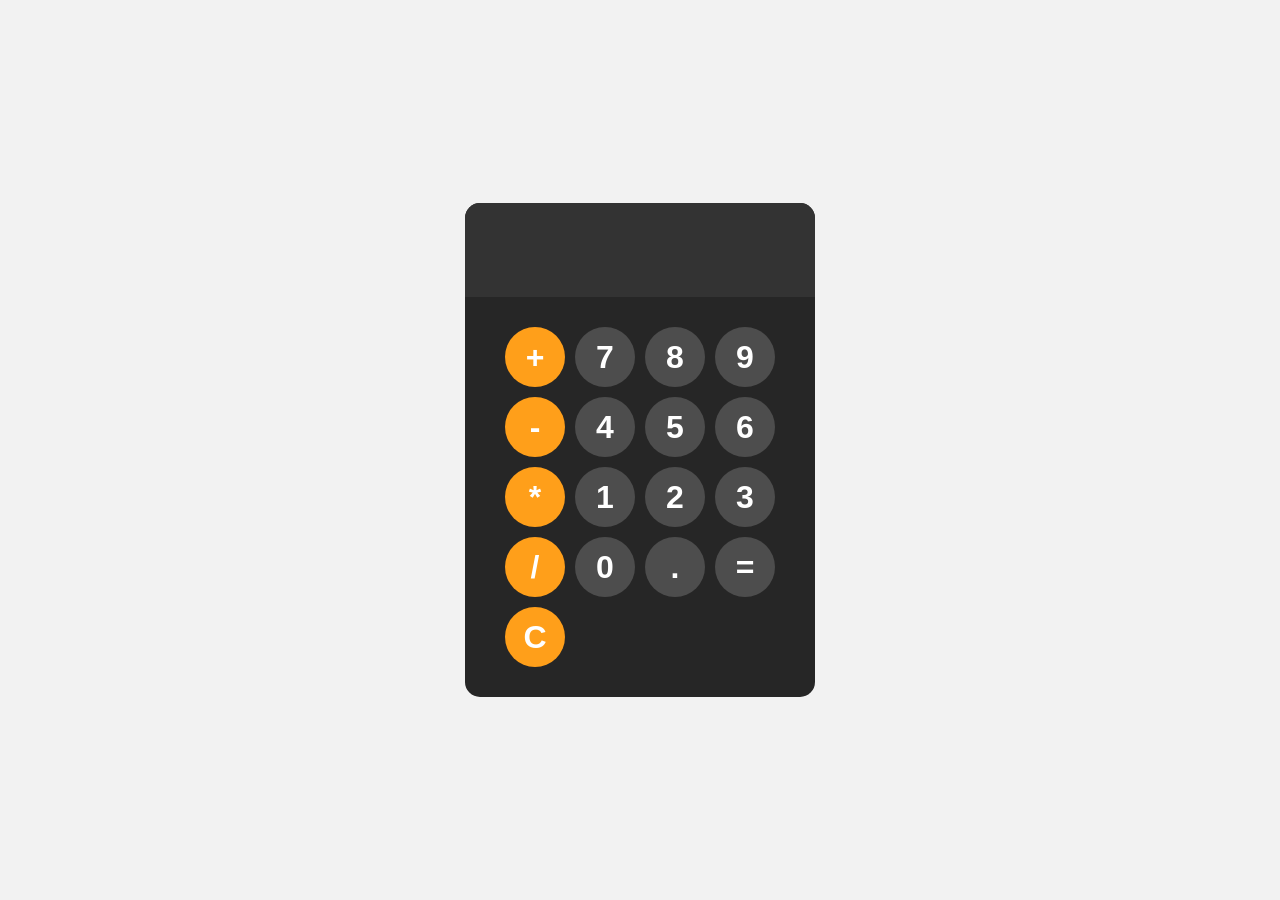
==== index.html @ f29e5d3b "Mycalculator-app" ====
<!DOCTYPE html>
<html lang="en">
<head>
    <meta charset="UTF-8">
    <meta name="viewport" content="width=device-width, initial-scale=1.0">
    <title>Document</title>
    <link rel="stylesheet" href="./cal.css">
</head>
<body>

    <div id="calculator">
        <input id="display" readonly>
        <div id="keys">
            <button onClick="appendToDisplay('+')" class="operator">+</button>
            <button onClick="appendToDisplay('7')">7</button>
            <button onClick="appendToDisplay('8')">8</button>
            <button onClick="appendToDisplay('9')">9</button>
            <button onClick="appendToDisplay('-')" class="operator">-</button>
            <button onClick="appendToDisplay('4')">4</button>
            <button onClick="appendToDisplay('5')">5</button>
            <button onClick="appendToDisplay('6')">6</button>
            <button onClick="appendToDisplay('*')" class="operator">*</button>
            <button onClick="appendToDisplay('1')">1</button>
            <button onClick="appendToDisplay('2')">2</button>
            <button onClick="appendToDisplay('3')">3</button>
            <button onClick="appendToDisplay('/')" class="operator">/</button>
            <button onClick="appendToDisplay('0')">0</button>
            <button onClick="appendToDisplay('.')">.</button>
            <button onClick="calculate()">=</button>
            <button onClick="clearDisplay()" class="operator">C</button>
            
            
        </div>

    </div>
    
    <script src="./cal.js">

    </script>
</body>
</html>
---- cal.css ----
body{
    margin: 0;
    display: flex;
    justify-content: center;
    align-items: center;
    height: 100vh;
    background-color: hsl(0, 0%, 95%);
}
#calculator{
    font-family: Arial, Helvetica, sans-serif;
    background-color: hsl(0, 0%, 15%);
    border-radius: 15px;
    max-width: 350px;
    overflow: hidden;
}
#display{
    width: 100%;
    padding: 10px;
    font-size: 4rem;
    text-align: left;
    background-color: hsl(0, 0%, 20%);
    border: none;
    color: white;
}
#keys{
    display: grid;
    grid-template-columns: repeat(4, 1fr);
    grid-gap: 10px;
    padding: 30px 40px;
}
button{
    width: 60px;
    height: 60px;
    border-radius: 50px;
    border: none;
    background-color: hsl(0, 0%, 30%);
    color: white;
    font-size: 2rem;
    font-weight: bold;
    cursor: pointer;
}
button:hover{
    background-color: hsl(0, 0%, 40%);
}
button:active{
    background-color: hsl(0, 0%, 50%);
}
.operator{
    background-color: hsl(35, 100%, 55%);
}
.operator:hover{
    background-color: hsl(35, 100%, 65%);
}
.operator:active{
    background-color: hsl(35, 100%, 75%);
}

@media (max-width:768px) {
    #calculator{
        max-width: 350px;
    }
    
}
@media (max-width:425px) {
    #calculator{
        max-width: 350px;
    }
    
}
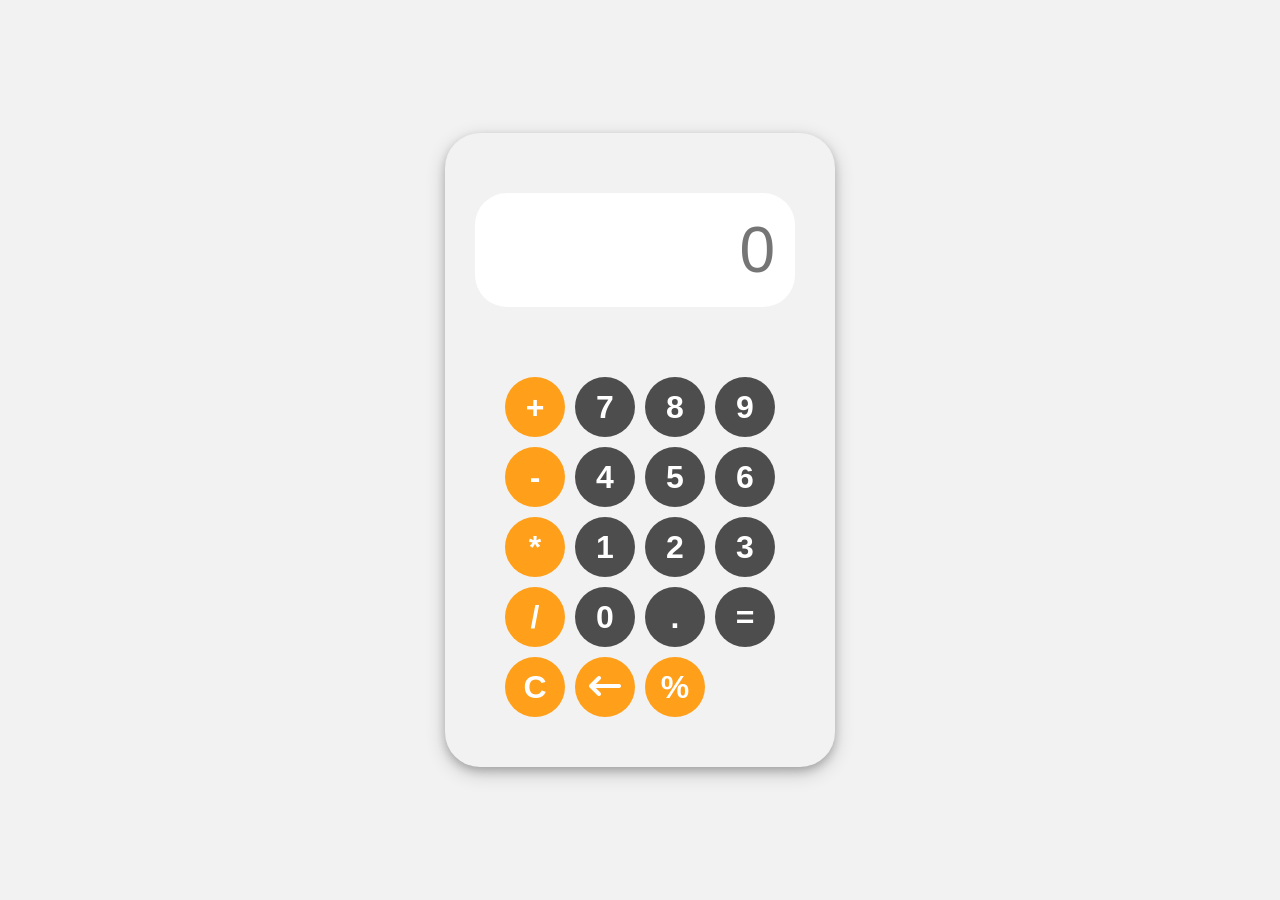
==== commit a8bd06c0: "Mycalculator-app" ====
--- a/index.html
+++ b/index.html
@@ -4,12 +4,13 @@
     <meta charset="UTF-8">
     <meta name="viewport" content="width=device-width, initial-scale=1.0">
     <title>Document</title>
-    <link rel="stylesheet" href="./cal.css">
+    <link rel="stylesheet" href="./index.css">
+    <link rel="stylesheet" href="https://cdnjs.cloudflare.com/ajax/libs/font-awesome/6.5.2/css/all.min.css" integrity="sha512-SnH5WK+bZxgPHs44uWIX+LLJAJ9/2PkPKZ5QiAj6Ta86w+fsb2TkcmfRyVX3pBnMFcV7oQPJkl9QevSCWr3W6A==" crossorigin="anonymous" referrerpolicy="no-referrer" />
 </head>
 <body>
 
     <div id="calculator">
-        <input id="display" readonly>
+        <input id="display" placeholder="0">
         <div id="keys">
             <button onClick="appendToDisplay('+')" class="operator">+</button>
             <button onClick="appendToDisplay('7')">7</button>
@@ -28,13 +29,15 @@
             <button onClick="appendToDisplay('.')">.</button>
             <button onClick="calculate()">=</button>
             <button onClick="clearDisplay()" class="operator">C</button>
+            <button onClick="del()" class="operator"><i class="fa fa-long-arrow-left" aria-hidden="true"></i></button>
+            <button onClick="appendToDisplay('%')" class="operator">%</button>
             
             
         </div>
 
     </div>
     
-    <script src="./cal.js">
+    <script src="./index.js">
 
     </script>
 </body>
--- a/index.css
+++ b/index.css
@@ -0,0 +1,91 @@
+body{
+    margin: 0;
+    display: flex;
+    justify-content: center;
+    align-items: center;
+    height: 100vh;
+    background-color: hsl(0, 0%, 95%);
+}
+#calculator{
+    font-family: Arial, Helvetica, sans-serif;
+    background-color: hsl(0, 0%, 95%);
+    box-shadow: 0 4px 8px 0 rgba(0, 0, 0, 0.2), 0 6px 20px 0 rgba(0, 0, 0, 0.19);
+    padding: 20px;
+    border-radius: 35px;
+    max-width: 350px;
+    overflow: hidden;
+}
+
+#display{
+    width: 80%;
+    border-radius: 32px;
+    padding: 20px;
+    height: 68x;
+    margin: 40px 10px;
+    font-size: 4rem;
+    text-align: end;
+    background-color: white;
+    border: none;
+    color: rgb(25, 25, 24);
+    box-sizing: inset -6px -6px 13px #fff,
+    inset 6px 6px 13px rgba(255,255,255,0.2);
+    
+}
+#display::-webkit-scrollbar{
+    display: none;
+}
+#display::-webkit-scrollbar-track{
+    display: none;
+}
+#keys{
+    display: grid;
+    grid-template-columns: repeat(4, 1fr);
+    grid-gap: 10px;
+    padding: 30px 40px;
+}
+button{
+    width: 60px;
+    height: 60px;
+    border-radius: 50px;
+    border: none;
+    background-color: hsl(0, 0%, 30%);
+    color: white;
+    font-size: 2rem;
+    font-weight: bold;
+    cursor: pointer;
+}
+button:hover{
+    background-color: hsl(0, 0%, 40%);
+}
+button:active{
+    background-color: hsl(0, 0%, 50%);
+}
+.operator{
+    background-color: hsl(35, 100%, 55%);
+}
+.operator:hover{
+    background-color: hsl(35, 100%, 65%);
+}
+.operator:active{
+    background-color: hsl(35, 100%, 75%);
+}
+
+@media (max-width:768px) {
+    #calculator{
+        max-width: 350px;
+    }
+    
+}
+@media (max-width:425px) {
+    #calculator{
+        max-width: 320px;
+    }
+    #keys{
+        padding: 10px 20px;
+    }
+    
+}
+
+
+
+
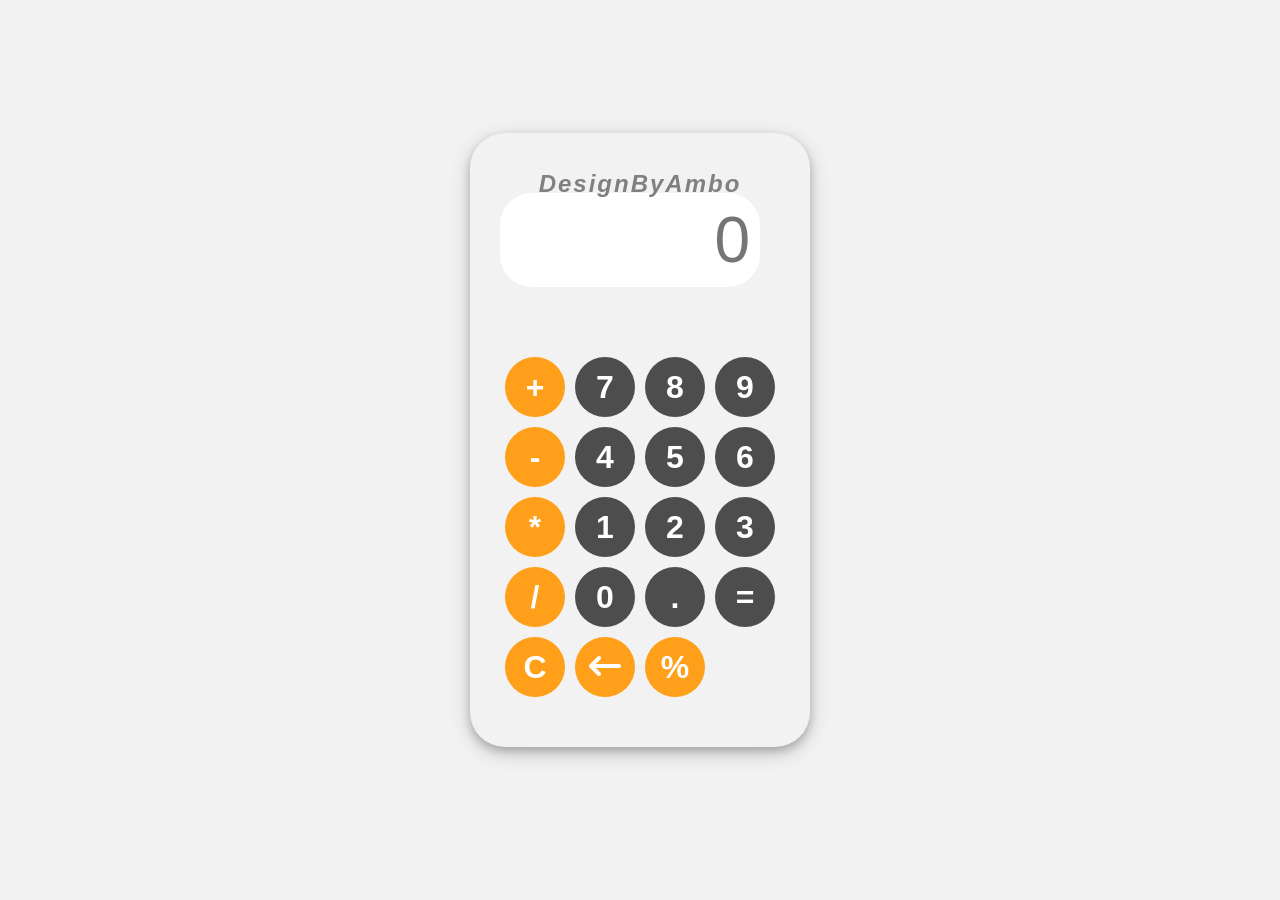
==== commit e9db186a: "Mycalculator-app" ====
--- a/index.html
+++ b/index.html
@@ -10,6 +10,7 @@
 <body>
 
     <div id="calculator">
+        <p>DesignByAmbo</p>
         <input id="display" placeholder="0">
         <div id="keys">
             <button onClick="appendToDisplay('+')" class="operator">+</button>
--- a/index.css
+++ b/index.css
@@ -3,8 +3,23 @@
     display: flex;
     justify-content: center;
     align-items: center;
-    height: 100vh;
+    height: 90vh;
     background-color: hsl(0, 0%, 95%);
+}
+#calculator p{
+    color: hsl(0, 0%, 50%);
+    font-size: 1.5rem;
+    margin: 0;
+    position: absolute;
+    top: 170px;
+    left: 50%;
+    transform: translateX(-50%);
+    text-align: center;
+    width: 100%;
+    font-weight: bold;
+    letter-spacing: 2px;
+    font-style: italic;
+    font-family: 'Gill Sans', 'Gill Sans MT', Calibri, 'Trebuchet MS', sans-serif;
 }
 #calculator{
     font-family: Arial, Helvetica, sans-serif;
@@ -12,15 +27,16 @@
     box-shadow: 0 4px 8px 0 rgba(0, 0, 0, 0.2), 0 6px 20px 0 rgba(0, 0, 0, 0.19);
     padding: 20px;
     border-radius: 35px;
-    max-width: 350px;
+    max-width: 300px;
     overflow: hidden;
+    margin-top: 70px;
 }
 
 #display{
     width: 80%;
     border-radius: 32px;
-    padding: 20px;
-    height: 68x;
+    padding: 10px;
+    height: 50x;
     margin: 40px 10px;
     font-size: 4rem;
     text-align: end;
@@ -31,17 +47,12 @@
     inset 6px 6px 13px rgba(255,255,255,0.2);
     
 }
-#display::-webkit-scrollbar{
-    display: none;
-}
-#display::-webkit-scrollbar-track{
-    display: none;
-}
+
 #keys{
     display: grid;
     grid-template-columns: repeat(4, 1fr);
     grid-gap: 10px;
-    padding: 30px 40px;
+    padding: 30px 15px;
 }
 button{
     width: 60px;
@@ -72,16 +83,23 @@
 
 @media (max-width:768px) {
     #calculator{
-        max-width: 350px;
+        max-width: 300px;
     }
     
 }
 @media (max-width:425px) {
     #calculator{
-        max-width: 320px;
+        max-width: 300px;
     }
     #keys{
-        padding: 10px 20px;
+        padding: 10px 10px;
+    }
+    
+}
+
+@media (max-width: 325px) {
+    #calculator{
+        max-width: 300px;
     }
     
 }
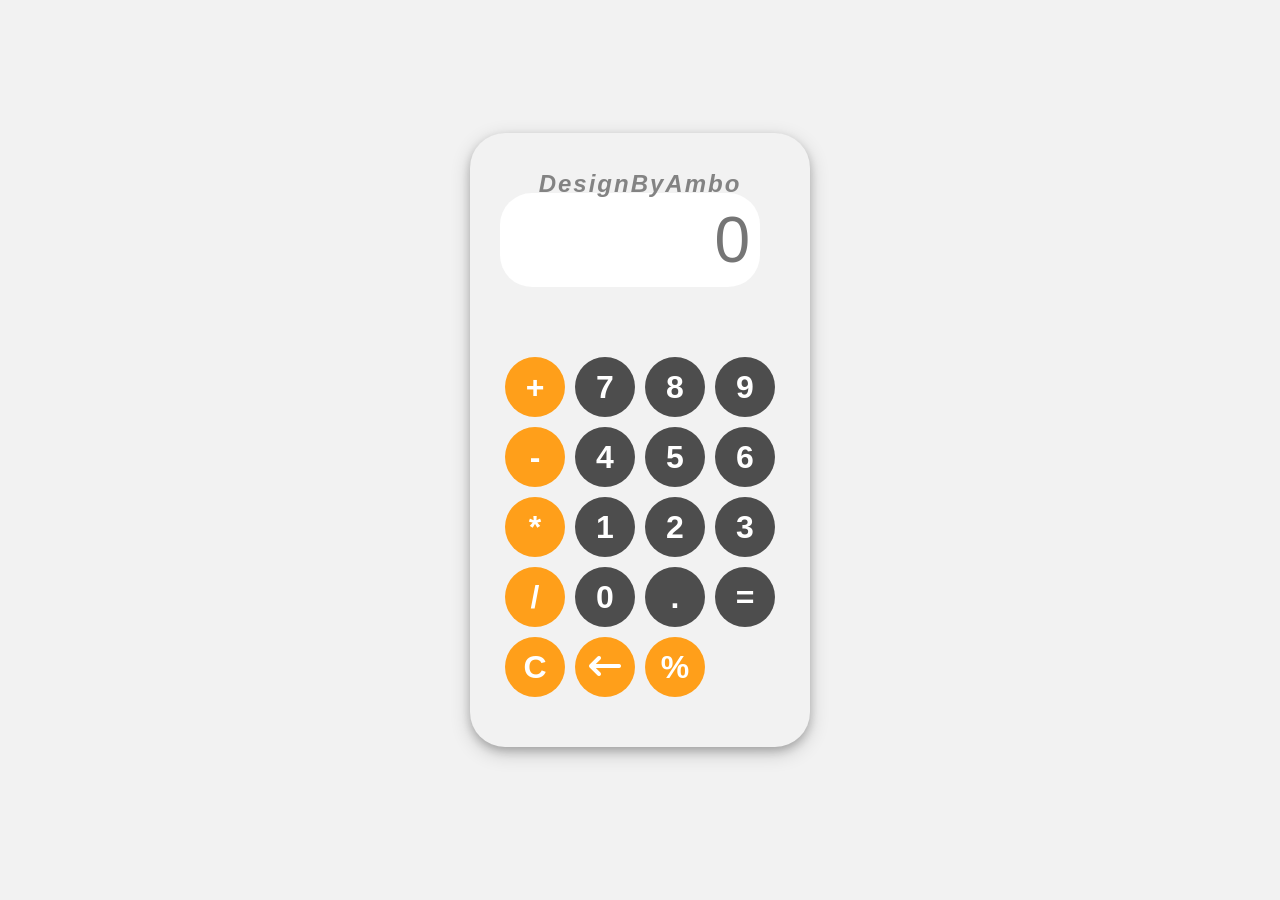
==== commit 8b16eec3: "Mycalculator-app" ====
--- a/index.html
+++ b/index.html
@@ -19,7 +19,7 @@
             <button onClick="appendToDisplay('9')">9</button>
             <button onClick="appendToDisplay('-')" class="operator">-</button>
             <button onClick="appendToDisplay('4')">4</button>
-            <button onClick="appendToDisplay('5')">5</button>
+            <button ongit push Click="appendToDisplay('5')">5</button>
             <button onClick="appendToDisplay('6')">6</button>
             <button onClick="appendToDisplay('*')" class="operator">*</button>
             <button onClick="appendToDisplay('1')">1</button>
--- a/index.css
+++ b/index.css
@@ -7,7 +7,7 @@
     background-color: hsl(0, 0%, 95%);
 }
 #calculator p{
-    color: hsl(0, 0%, 50%);
+    color: hwb(0 50% 50% / 0.977);
     font-size: 1.5rem;
     margin: 0;
     position: absolute;
@@ -85,11 +85,18 @@
     #calculator{
         max-width: 300px;
     }
+    #calculator p{
+        padding: 40px 20px;
+    }
     
 }
 @media (max-width:425px) {
     #calculator{
         max-width: 300px;
+    }
+    #calculator p{
+        padding: 2px 100px;
+        top: 230px;
     }
     #keys{
         padding: 10px 10px;
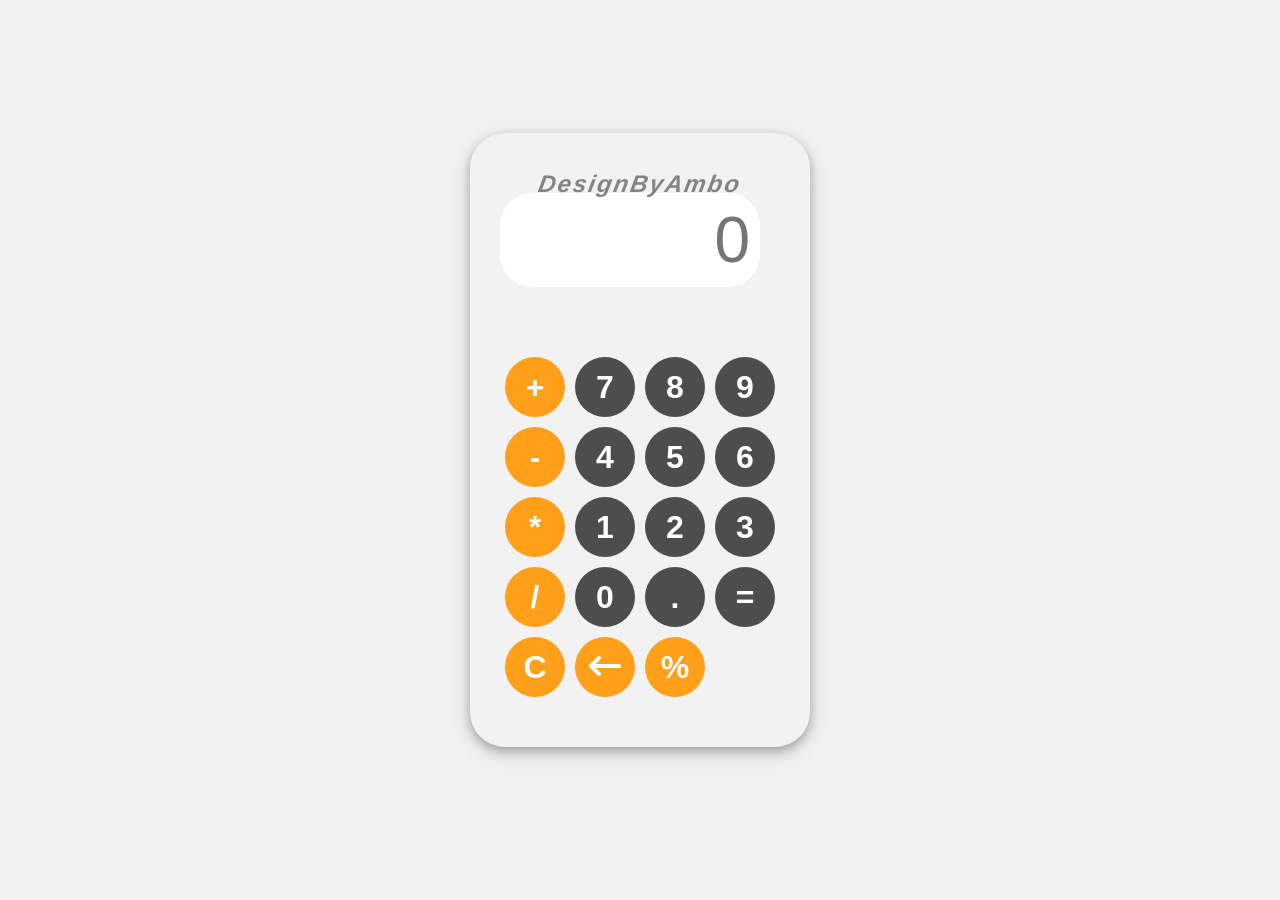
==== commit 3b2f68d2: "Mycalculator-app" ====
--- a/index.html
+++ b/index.html
@@ -19,7 +19,7 @@
             <button onClick="appendToDisplay('9')">9</button>
             <button onClick="appendToDisplay('-')" class="operator">-</button>
             <button onClick="appendToDisplay('4')">4</button>
-            <button ongit push Click="appendToDisplay('5')">5</button>
+            <button onClick="appendToDisplay('5')">5</button>
             <button onClick="appendToDisplay('6')">6</button>
             <button onClick="appendToDisplay('*')" class="operator">*</button>
             <button onClick="appendToDisplay('1')">1</button>
--- a/index.css
+++ b/index.css
@@ -13,7 +13,7 @@
     position: absolute;
     top: 170px;
     left: 50%;
-    transform: translateX(-50%);
+    transform: translateX(-50%) skewX(-10deg);
     text-align: center;
     width: 100%;
     font-weight: bold;
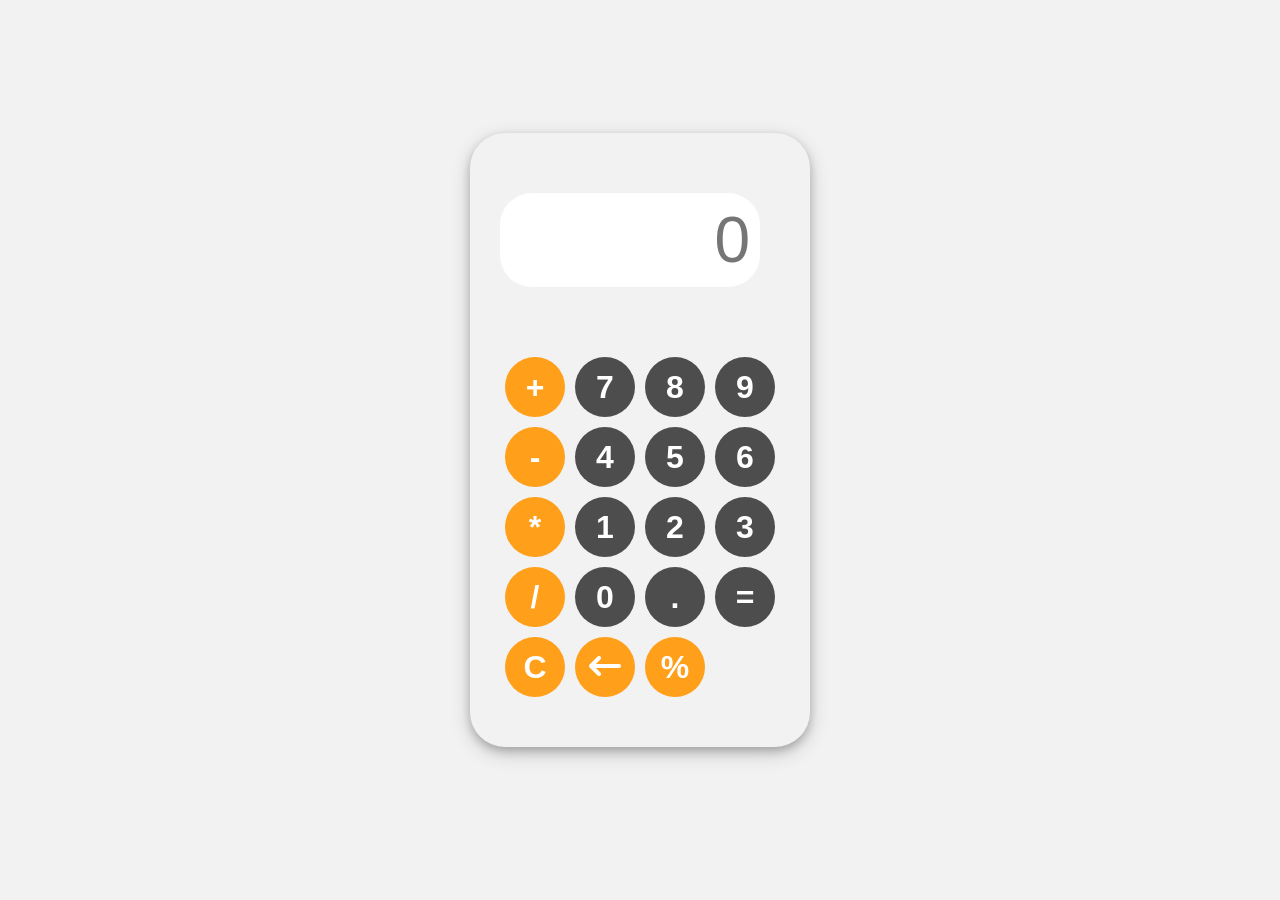
==== commit ce06f63b: "Mycalculator-app" ====
--- a/index.html
+++ b/index.html
@@ -10,7 +10,6 @@
 <body>
 
     <div id="calculator">
-        <p>DesignByAmbo</p>
         <input id="display" placeholder="0">
         <div id="keys">
             <button onClick="appendToDisplay('+')" class="operator">+</button>
--- a/index.css
+++ b/index.css
@@ -6,21 +6,7 @@
     height: 90vh;
     background-color: hsl(0, 0%, 95%);
 }
-#calculator p{
-    color: hwb(0 50% 50% / 0.977);
-    font-size: 1.5rem;
-    margin: 0;
-    position: absolute;
-    top: 170px;
-    left: 50%;
-    transform: translateX(-50%) skewX(-10deg);
-    text-align: center;
-    width: 100%;
-    font-weight: bold;
-    letter-spacing: 2px;
-    font-style: italic;
-    font-family: 'Gill Sans', 'Gill Sans MT', Calibri, 'Trebuchet MS', sans-serif;
-}
+
 #calculator{
     font-family: Arial, Helvetica, sans-serif;
     background-color: hsl(0, 0%, 95%);
@@ -65,6 +51,7 @@
     font-weight: bold;
     cursor: pointer;
 }
+
 button:hover{
     background-color: hsl(0, 0%, 40%);
 }
@@ -94,9 +81,12 @@
     #calculator{
         max-width: 300px;
     }
+    
     #calculator p{
         padding: 2px 100px;
         top: 230px;
+        width: 100px;
+        left: 140px;
     }
     #keys{
         padding: 10px 10px;
